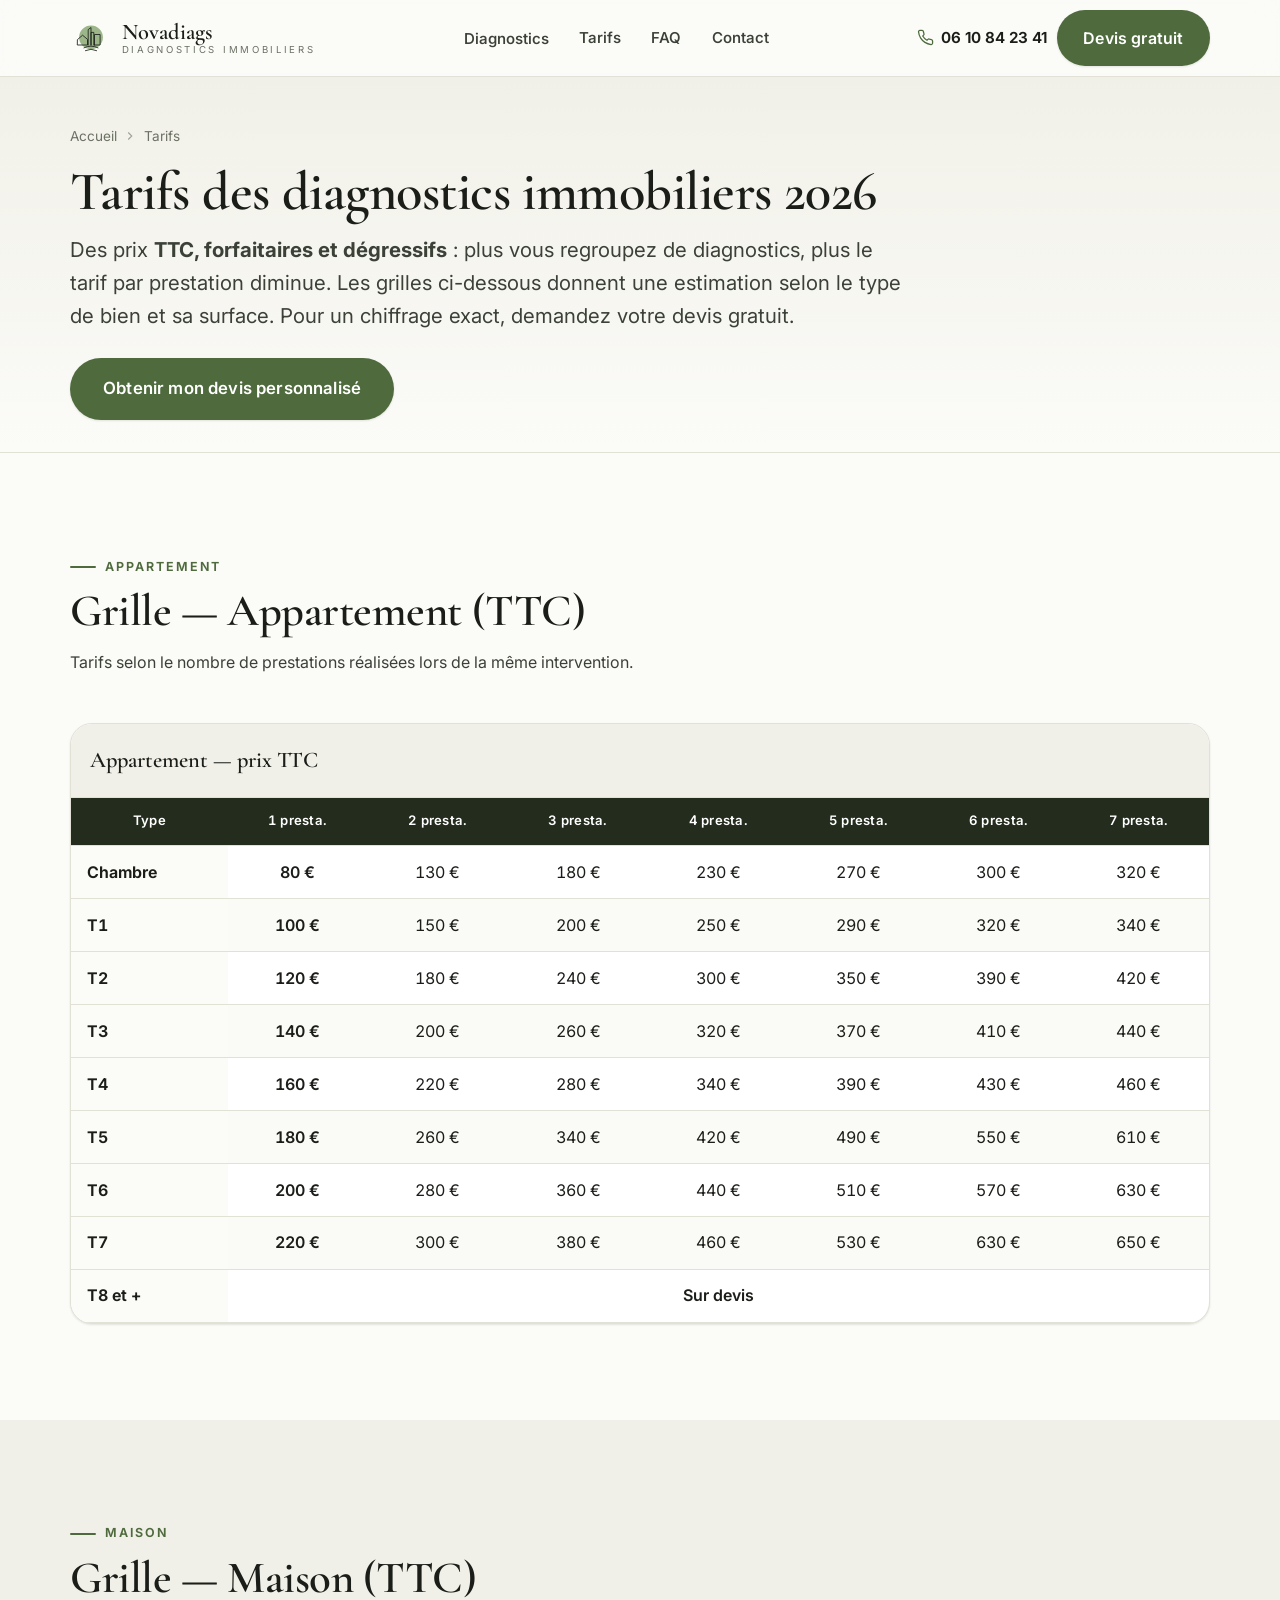
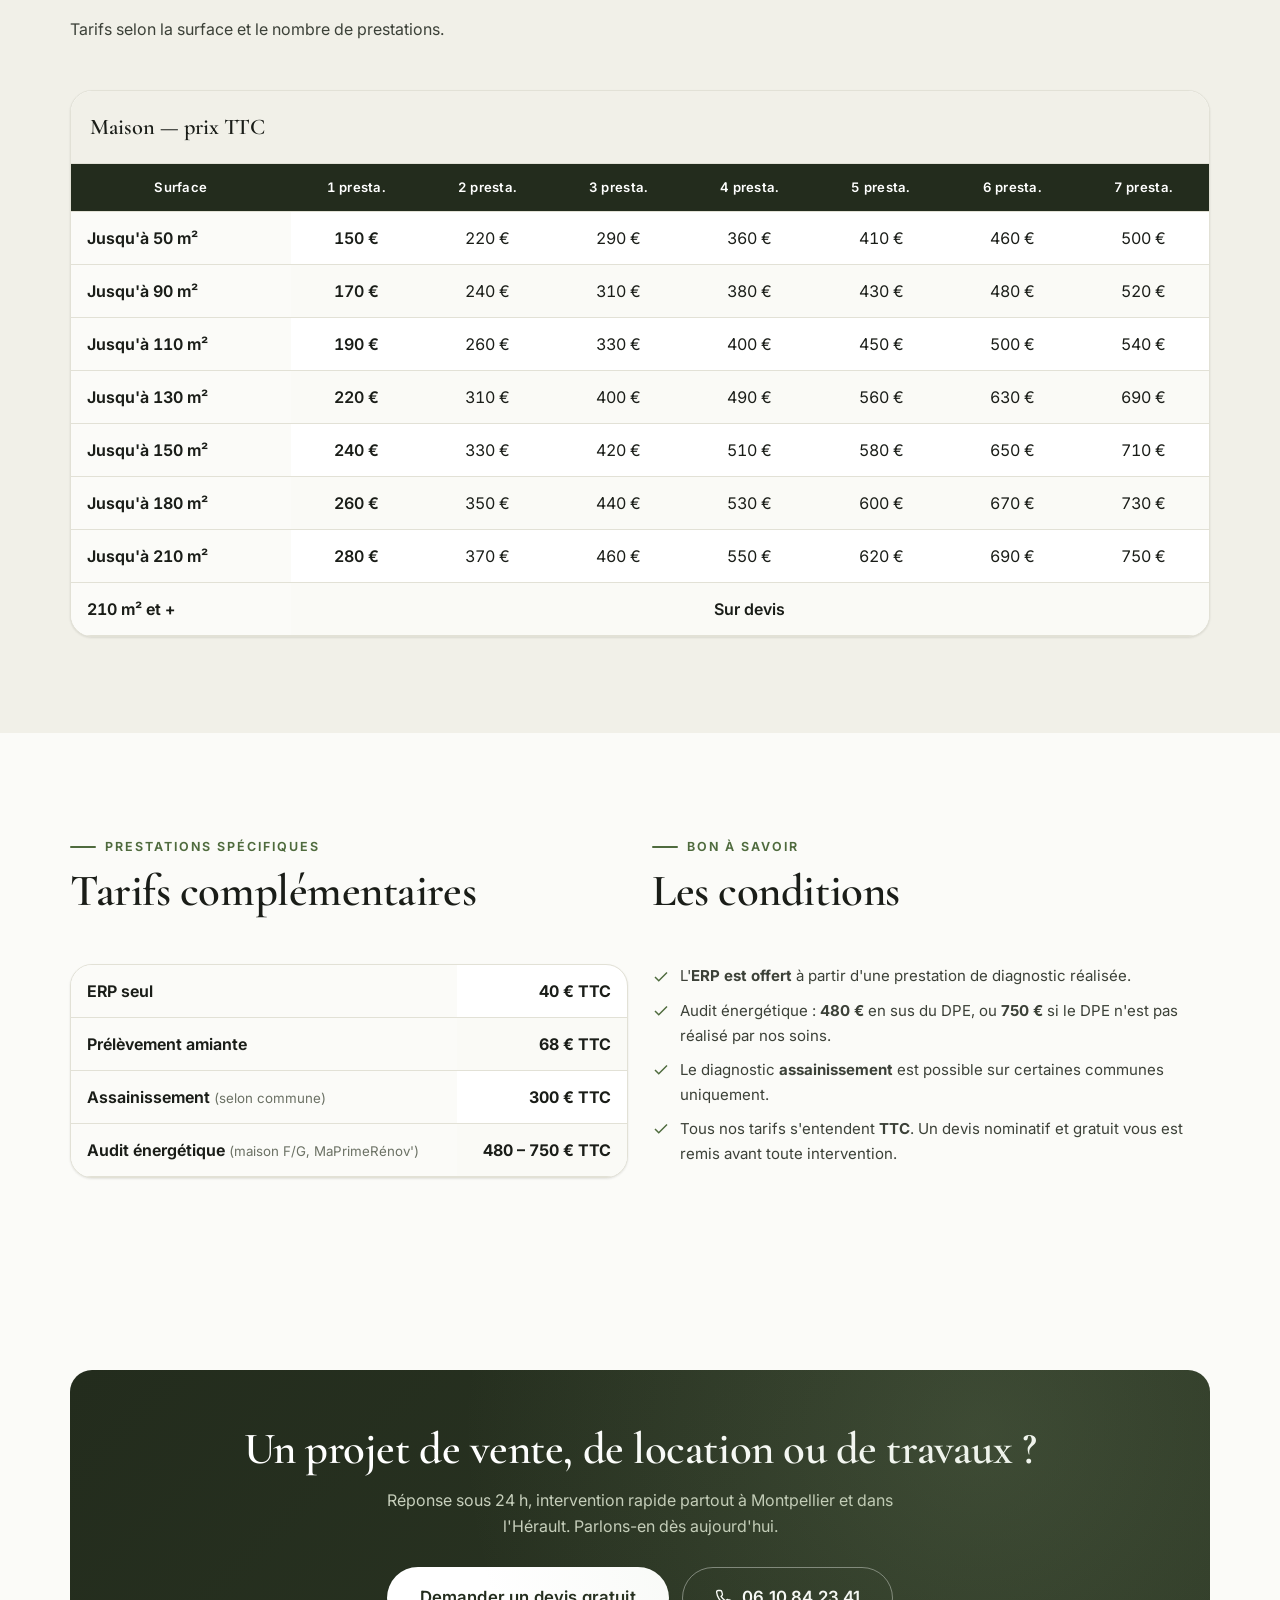
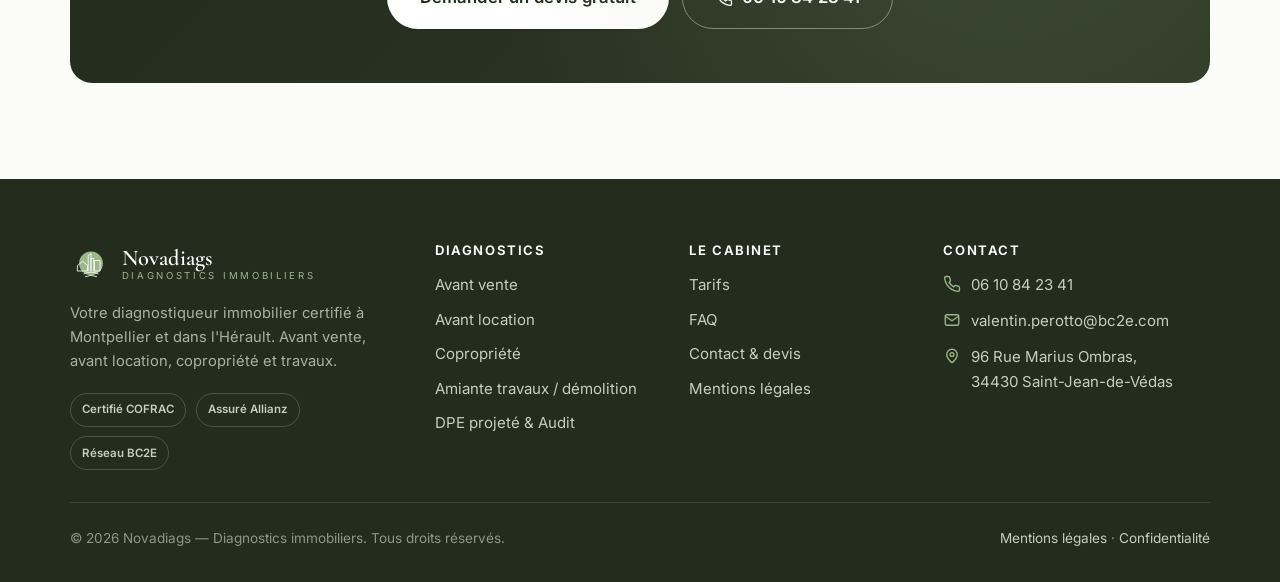
==== tarifs.html @ ac64dee2 "Site vitrine Novadiags - diagnostics immobiliers (multipage, SEO, responsive) Co-Authored-By: Claude" ====
<!DOCTYPE html>
<html lang="fr">
<head>
<meta charset="utf-8">
<meta name="viewport" content="width=device-width, initial-scale=1">
<title>Tarifs diagnostics immobiliers 2026 à Montpellier (34) | Novadiags</title>
<meta name="description" content="Grille tarifaire 2026 des diagnostics immobiliers à Montpellier et dans l'Hérault : appartement et maison, prix TTC dégressifs selon le nombre de prestations. DPE, amiante, plomb, électricité, gaz, termites. Devis gratuit sous 24h.">
<link rel="canonical" href="https://www.novadiags.fr/tarifs.html">
<meta name="robots" content="index, follow, max-image-preview:large">
<meta name="theme-color" content="#232C1D">
<meta property="og:type" content="website"><meta property="og:locale" content="fr_FR">
<meta property="og:title" content="Tarifs des diagnostics immobiliers 2026 — Novadiags">
<meta property="og:description" content="Des tarifs clairs et dégressifs. Plus vous regroupez de diagnostics, plus le prix baisse.">
<meta property="og:url" content="https://www.novadiags.fr/tarifs.html">
<link rel="icon" href="assets/img/favicon.svg" type="image/svg+xml">
<link rel="preconnect" href="https://fonts.googleapis.com"><link rel="preconnect" href="https://fonts.gstatic.com" crossorigin>
<link href="https://fonts.googleapis.com/css2?family=Cormorant+Garamond:wght@500;600;700&family=Inter:wght@400;500;600;650;700&display=swap" rel="stylesheet">
<link rel="stylesheet" href="assets/css/style.css">
<script type="application/ld+json">
{"@context":"https://schema.org","@type":"BreadcrumbList","itemListElement":[{"@type":"ListItem","position":1,"name":"Accueil","item":"https://www.novadiags.fr/"},{"@type":"ListItem","position":2,"name":"Tarifs","item":"https://www.novadiags.fr/tarifs.html"}]}
</script>
</head>
<body>
<a class="skip-link" href="#main">Aller au contenu</a>
<!-- ============ HEADER ============ -->
<header class="site-header">
  <div class="container nav">
    <a class="brand" href="index.html" aria-label="Novadiags, accueil">
      <svg viewBox="0 0 120 120" aria-hidden="true"><circle cx="60" cy="58" r="34" fill="#9CB68A"/><g fill="none" stroke="#1A1D18" stroke-width="2.4" stroke-linejoin="round" stroke-linecap="round"><path d="M22 64 L36 52 L50 64 L50 80 L22 80 Z"/><path d="M52 80 L52 36 L60 30 L60 80"/><path d="M60 80 L60 44 L68 44 L68 80"/><path d="M70 80 L70 50 L86 50 L86 80 L70 80"/><path d="M40 88 Q60 78 80 88"/><path d="M44 96 Q60 88 76 96"/></g></svg>
      <span class="brand-text"><b>Novadiags</b><span>Diagnostics immobiliers</span></span>
    </a>
    <nav class="nav-links" aria-label="Navigation principale">
      <div class="has-drop">
        <a href="#" aria-haspopup="true">Diagnostics</a>
        <div class="drop-panel" role="menu">
          <a href="diagnostic-vente.html"><svg class="di" viewBox="0 0 24 24" fill="none" stroke="currentColor" stroke-width="1.7"><path d="M3 21h18M5 21V8l7-5 7 5v13M9 21v-6h6v6"/></svg><span><b>Avant vente</b><small>Le dossier de diagnostic complet</small></span></a>
          <a href="diagnostic-location.html"><svg class="di" viewBox="0 0 24 24" fill="none" stroke="currentColor" stroke-width="1.7"><path d="M3 9.5 12 3l9 6.5V21H3z"/><path d="M9 21v-6h6v6"/></svg><span><b>Avant location</b><small>DPE, plomb, électricité, gaz…</small></span></a>
          <a href="diagnostic-copropriete.html"><svg class="di" viewBox="0 0 24 24" fill="none" stroke="currentColor" stroke-width="1.7"><path d="M3 21V7l6-3v17M9 21V9l6-3v15M15 21V11l6 3v7M3 21h18"/></svg><span><b>Copropriété</b><small>DTG, DPE collectif, amiante</small></span></a>
          <a href="amiante-travaux-demolition.html"><svg class="di" viewBox="0 0 24 24" fill="none" stroke="currentColor" stroke-width="1.7"><path d="M12 2 2 7l10 5 10-5z"/><path d="M2 17l10 5 10-5M2 12l10 5 10-5"/></svg><span><b>Amiante avant travaux / démolition</b><small>Repérage RAT &amp; RAD</small></span></a>
          <a href="dpe-projete.html"><svg class="di" viewBox="0 0 24 24" fill="none" stroke="currentColor" stroke-width="1.7"><path d="M13 2 4 14h6l-1 8 9-12h-6z"/></svg><span><b>DPE projeté &amp; Audit</b><small>Simulez vos travaux avant de les faire</small></span></a>
        </div>
      </div>
      <a href="tarifs.html">Tarifs</a>
      <a href="faq.html">FAQ</a>
      <a href="contact.html">Contact</a>
    </nav>
    <div class="nav-cta">
      <a class="nav-phone" href="tel:+33610842341"><svg viewBox="0 0 24 24" fill="none" stroke="currentColor" stroke-width="1.8"><path d="M22 16.9v3a2 2 0 0 1-2.2 2 19.8 19.8 0 0 1-8.6-3 19.5 19.5 0 0 1-6-6 19.8 19.8 0 0 1-3-8.6A2 2 0 0 1 4.1 2h3a2 2 0 0 1 2 1.7c.1 1 .4 1.9.7 2.8a2 2 0 0 1-.5 2.1L8.1 9.9a16 16 0 0 0 6 6l1.3-1.3a2 2 0 0 1 2.1-.4c.9.3 1.8.6 2.8.7a2 2 0 0 1 1.7 2z"/></svg>06 10 84 23 41</a>
      <a class="btn" href="contact.html">Devis gratuit</a>
    </div>
    <button class="burger" aria-label="Ouvrir le menu" aria-expanded="false" aria-controls="mobile-nav"><span></span><span></span><span></span></button>
  </div>
</header>
<nav class="mobile-nav" id="mobile-nav" aria-label="Menu mobile">
  <a href="index.html">Accueil</a>
  <div class="m-label">Diagnostics</div>
  <div class="m-sub">
    <a href="diagnostic-vente.html">Avant vente</a>
    <a href="diagnostic-location.html">Avant location</a>
    <a href="diagnostic-copropriete.html">Copropriété</a>
    <a href="amiante-travaux-demolition.html">Amiante avant travaux / démolition</a>
    <a href="dpe-projete.html">DPE projeté &amp; Audit énergétique</a>
  </div>
  <a href="tarifs.html">Tarifs</a>
  <a href="faq.html">FAQ</a>
  <a href="contact.html">Contact</a>
  <a class="btn btn--lg" href="contact.html">Demander un devis gratuit</a>
</nav>
<main id="main">
<section class="page-hero">
  <div class="container">
    <nav class="crumb" aria-label="Fil d'ariane"><a href="index.html">Accueil</a><svg viewBox="0 0 24 24" fill="none" stroke="currentColor" stroke-width="2"><path d="m9 6 6 6-6 6"/></svg><span>Tarifs</span></nav>
    <h1>Tarifs des diagnostics immobiliers 2026</h1>
    <p class="lead">Des prix <strong>TTC, forfaitaires et dégressifs</strong> : plus vous regroupez de diagnostics, plus le tarif par prestation diminue. Les grilles ci-dessous donnent une estimation selon le type de bien et sa surface. Pour un chiffrage exact, demandez votre devis gratuit.</p>
    <div class="btn-row" style="margin-top:1.6rem"><a class="btn btn--lg" href="contact.html">Obtenir mon devis personnalisé</a></div>
  </div>
</section>

<section class="section">
  <div class="container">
    <div class="section-head reveal"><span class="eyebrow">Appartement</span><h2>Grille — Appartement (TTC)</h2><p>Tarifs selon le nombre de prestations réalisées lors de la même intervention.</p></div>
    <div class="table-wrap reveal">
      <table class="tarifs">
        <caption>Appartement — prix TTC</caption>
        <thead>
          <tr><th scope="col">Type</th><th scope="col">1 presta.</th><th scope="col">2 presta.</th><th scope="col">3 presta.</th><th scope="col">4 presta.</th><th scope="col">5 presta.</th><th scope="col">6 presta.</th><th scope="col">7 presta.</th></tr>
        </thead>
        <tbody>
          <tr><th scope="row">Chambre</th><td>80&nbsp;€</td><td>130&nbsp;€</td><td>180&nbsp;€</td><td>230&nbsp;€</td><td>270&nbsp;€</td><td>300&nbsp;€</td><td>320&nbsp;€</td></tr>
          <tr><th scope="row">T1</th><td>100&nbsp;€</td><td>150&nbsp;€</td><td>200&nbsp;€</td><td>250&nbsp;€</td><td>290&nbsp;€</td><td>320&nbsp;€</td><td>340&nbsp;€</td></tr>
          <tr><th scope="row">T2</th><td>120&nbsp;€</td><td>180&nbsp;€</td><td>240&nbsp;€</td><td>300&nbsp;€</td><td>350&nbsp;€</td><td>390&nbsp;€</td><td>420&nbsp;€</td></tr>
          <tr><th scope="row">T3</th><td>140&nbsp;€</td><td>200&nbsp;€</td><td>260&nbsp;€</td><td>320&nbsp;€</td><td>370&nbsp;€</td><td>410&nbsp;€</td><td>440&nbsp;€</td></tr>
          <tr><th scope="row">T4</th><td>160&nbsp;€</td><td>220&nbsp;€</td><td>280&nbsp;€</td><td>340&nbsp;€</td><td>390&nbsp;€</td><td>430&nbsp;€</td><td>460&nbsp;€</td></tr>
          <tr><th scope="row">T5</th><td>180&nbsp;€</td><td>260&nbsp;€</td><td>340&nbsp;€</td><td>420&nbsp;€</td><td>490&nbsp;€</td><td>550&nbsp;€</td><td>610&nbsp;€</td></tr>
          <tr><th scope="row">T6</th><td>200&nbsp;€</td><td>280&nbsp;€</td><td>360&nbsp;€</td><td>440&nbsp;€</td><td>510&nbsp;€</td><td>570&nbsp;€</td><td>630&nbsp;€</td></tr>
          <tr><th scope="row">T7</th><td>220&nbsp;€</td><td>300&nbsp;€</td><td>380&nbsp;€</td><td>460&nbsp;€</td><td>530&nbsp;€</td><td>630&nbsp;€</td><td>650&nbsp;€</td></tr>
          <tr><th scope="row">T8 et +</th><td colspan="7">Sur devis</td></tr>
        </tbody>
      </table>
    </div>
  </div>
</section>

<section class="section section--cream">
  <div class="container">
    <div class="section-head reveal"><span class="eyebrow">Maison</span><h2>Grille — Maison (TTC)</h2><p>Tarifs selon la surface et le nombre de prestations.</p></div>
    <div class="table-wrap reveal">
      <table class="tarifs">
        <caption>Maison — prix TTC</caption>
        <thead>
          <tr><th scope="col">Surface</th><th scope="col">1 presta.</th><th scope="col">2 presta.</th><th scope="col">3 presta.</th><th scope="col">4 presta.</th><th scope="col">5 presta.</th><th scope="col">6 presta.</th><th scope="col">7 presta.</th></tr>
        </thead>
        <tbody>
          <tr><th scope="row">Jusqu'à 50 m²</th><td>150&nbsp;€</td><td>220&nbsp;€</td><td>290&nbsp;€</td><td>360&nbsp;€</td><td>410&nbsp;€</td><td>460&nbsp;€</td><td>500&nbsp;€</td></tr>
          <tr><th scope="row">Jusqu'à 90 m²</th><td>170&nbsp;€</td><td>240&nbsp;€</td><td>310&nbsp;€</td><td>380&nbsp;€</td><td>430&nbsp;€</td><td>480&nbsp;€</td><td>520&nbsp;€</td></tr>
          <tr><th scope="row">Jusqu'à 110 m²</th><td>190&nbsp;€</td><td>260&nbsp;€</td><td>330&nbsp;€</td><td>400&nbsp;€</td><td>450&nbsp;€</td><td>500&nbsp;€</td><td>540&nbsp;€</td></tr>
          <tr><th scope="row">Jusqu'à 130 m²</th><td>220&nbsp;€</td><td>310&nbsp;€</td><td>400&nbsp;€</td><td>490&nbsp;€</td><td>560&nbsp;€</td><td>630&nbsp;€</td><td>690&nbsp;€</td></tr>
          <tr><th scope="row">Jusqu'à 150 m²</th><td>240&nbsp;€</td><td>330&nbsp;€</td><td>420&nbsp;€</td><td>510&nbsp;€</td><td>580&nbsp;€</td><td>650&nbsp;€</td><td>710&nbsp;€</td></tr>
          <tr><th scope="row">Jusqu'à 180 m²</th><td>260&nbsp;€</td><td>350&nbsp;€</td><td>440&nbsp;€</td><td>530&nbsp;€</td><td>600&nbsp;€</td><td>670&nbsp;€</td><td>730&nbsp;€</td></tr>
          <tr><th scope="row">Jusqu'à 210 m²</th><td>280&nbsp;€</td><td>370&nbsp;€</td><td>460&nbsp;€</td><td>550&nbsp;€</td><td>620&nbsp;€</td><td>690&nbsp;€</td><td>750&nbsp;€</td></tr>
          <tr><th scope="row">210 m² et +</th><td colspan="7">Sur devis</td></tr>
        </tbody>
      </table>
    </div>
  </div>
</section>

<section class="section">
  <div class="container">
    <div class="grid grid-2">
      <div class="reveal">
        <div class="section-head"><span class="eyebrow">Prestations spécifiques</span><h2>Tarifs complémentaires</h2></div>
        <div class="table-wrap">
          <table class="tarifs" style="min-width:auto">
            <tbody>
              <tr><th scope="row" style="text-align:left">ERP seul</th><td style="text-align:right;font-weight:700">40&nbsp;€ TTC</td></tr>
              <tr><th scope="row" style="text-align:left">Prélèvement amiante</th><td style="text-align:right;font-weight:700">68&nbsp;€ TTC</td></tr>
              <tr><th scope="row" style="text-align:left">Assainissement <small style="font-weight:400;color:var(--muted)">(selon commune)</small></th><td style="text-align:right;font-weight:700">300&nbsp;€ TTC</td></tr>
              <tr><th scope="row" style="text-align:left">Audit énergétique <small style="font-weight:400;color:var(--muted)">(maison F/G, MaPrimeRénov')</small></th><td style="text-align:right;font-weight:700">480 – 750&nbsp;€ TTC</td></tr>
            </tbody>
          </table>
        </div>
      </div>
      <div class="reveal">
        <div class="section-head"><span class="eyebrow">Bon à savoir</span><h2>Les conditions</h2></div>
        <ul class="price-note">
          <li><svg viewBox="0 0 24 24" fill="none" stroke="currentColor" stroke-width="2"><path d="M20 6 9 17l-5-5"/></svg><span>L'<strong>ERP est offert</strong> à partir d'une prestation de diagnostic réalisée.</span></li>
          <li><svg viewBox="0 0 24 24" fill="none" stroke="currentColor" stroke-width="2"><path d="M20 6 9 17l-5-5"/></svg><span>Audit énergétique&nbsp;: <strong>480&nbsp;€</strong> en sus du DPE, ou <strong>750&nbsp;€</strong> si le DPE n'est pas réalisé par nos soins.</span></li>
          <li><svg viewBox="0 0 24 24" fill="none" stroke="currentColor" stroke-width="2"><path d="M20 6 9 17l-5-5"/></svg><span>Le diagnostic <strong>assainissement</strong> est possible sur certaines communes uniquement.</span></li>
          <li><svg viewBox="0 0 24 24" fill="none" stroke="currentColor" stroke-width="2"><path d="M20 6 9 17l-5-5"/></svg><span>Tous nos tarifs s'entendent <strong>TTC</strong>. Un devis nominatif et gratuit vous est remis avant toute intervention.</span></li>
        </ul>
      </div>
    </div>
  </div>
</section>

<section class="section">
  <div class="container">
    <div class="cta-band reveal">
      <h2>Un projet de vente, de location ou de travaux&nbsp;?</h2>
      <p>Réponse sous 24&nbsp;h, intervention rapide partout à Montpellier et dans l'Hérault. Parlons-en dès aujourd'hui.</p>
      <div class="btn-row">
        <a class="btn btn--light btn--lg" href="contact.html">Demander un devis gratuit</a>
        <a class="btn btn--outline-light btn--lg" href="tel:+33610842341"><svg viewBox="0 0 24 24" fill="none" stroke="currentColor" stroke-width="1.8"><path d="M22 16.9v3a2 2 0 0 1-2.2 2 19.8 19.8 0 0 1-8.6-3 19.5 19.5 0 0 1-6-6 19.8 19.8 0 0 1-3-8.6A2 2 0 0 1 4.1 2h3a2 2 0 0 1 2 1.7c.1 1 .4 1.9.7 2.8a2 2 0 0 1-.5 2.1L8.1 9.9a16 16 0 0 0 6 6l1.3-1.3a2 2 0 0 1 2.1-.4c.9.3 1.8.6 2.8.7a2 2 0 0 1 1.7 2z"/></svg>06 10 84 23 41</a>
      </div>
    </div>
  </div>
</section>
</main>
<footer class="site-footer">
  <div class="container">
    <div class="footer-grid">
      <div class="footer-brand">
        <a class="brand" href="index.html" aria-label="Novadiags">
          <svg viewBox="0 0 120 120" aria-hidden="true" style="height:42px"><circle cx="60" cy="58" r="34" fill="#9CB68A"/><g fill="none" stroke="#fff" stroke-width="2.4" stroke-linejoin="round" stroke-linecap="round"><path d="M22 64 L36 52 L50 64 L50 80 L22 80 Z"/><path d="M52 80 L52 36 L60 30 L60 80"/><path d="M60 80 L60 44 L68 44 L68 80"/><path d="M70 80 L70 50 L86 50 L86 80 L70 80"/><path d="M40 88 Q60 78 80 88"/><path d="M44 96 Q60 88 76 96"/></g></svg>
          <span class="brand-text"><b>Novadiags</b><span>Diagnostics immobiliers</span></span>
        </a>
        <p>Votre diagnostiqueur immobilier certifié à Montpellier et dans l'Hérault. Avant vente, avant location, copropriété et travaux.</p>
        <div class="footer-badges"><span class="footer-badge">Certifié COFRAC</span><span class="footer-badge">Assuré Allianz</span><span class="footer-badge">Réseau BC2E</span></div>
      </div>
      <div>
        <h4>Diagnostics</h4>
        <div class="footer-links">
          <a href="diagnostic-vente.html">Avant vente</a>
          <a href="diagnostic-location.html">Avant location</a>
          <a href="diagnostic-copropriete.html">Copropriété</a>
          <a href="amiante-travaux-demolition.html">Amiante travaux / démolition</a>
          <a href="dpe-projete.html">DPE projeté &amp; Audit</a>
        </div>
      </div>
      <div>
        <h4>Le cabinet</h4>
        <div class="footer-links">
          <a href="tarifs.html">Tarifs</a>
          <a href="faq.html">FAQ</a>
          <a href="contact.html">Contact &amp; devis</a>
          <a href="mentions-legales.html">Mentions légales</a>
        </div>
      </div>
      <div>
        <h4>Contact</h4>
        <div class="footer-contact">
          <a href="tel:+33610842341"><svg viewBox="0 0 24 24" fill="none" stroke="currentColor" stroke-width="1.8"><path d="M22 16.9v3a2 2 0 0 1-2.2 2 19.8 19.8 0 0 1-8.6-3 19.5 19.5 0 0 1-6-6 19.8 19.8 0 0 1-3-8.6A2 2 0 0 1 4.1 2h3a2 2 0 0 1 2 1.7c.1 1 .4 1.9.7 2.8a2 2 0 0 1-.5 2.1L8.1 9.9a16 16 0 0 0 6 6l1.3-1.3a2 2 0 0 1 2.1-.4c.9.3 1.8.6 2.8.7a2 2 0 0 1 1.7 2z"/></svg>06 10 84 23 41</a>
          <a href="mailto:valentin.perotto@bc2e.com"><svg viewBox="0 0 24 24" fill="none" stroke="currentColor" stroke-width="1.8"><rect x="3" y="5" width="18" height="14" rx="2"/><path d="m3 7 9 6 9-6"/></svg>valentin.perotto@bc2e.com</a>
          <span><svg viewBox="0 0 24 24" fill="none" stroke="currentColor" stroke-width="1.8"><path d="M12 21s-7-5.7-7-11a7 7 0 0 1 14 0c0 5.3-7 11-7 11z"/><circle cx="12" cy="10" r="2.5"/></svg>96 Rue Marius Ombras,<br>34430 Saint-Jean-de-Védas</span>
        </div>
      </div>
    </div>
    <div class="footer-bottom">
      <span>&copy; <span data-year>2026</span> Novadiags &mdash; Diagnostics immobiliers. Tous droits réservés.</span>
      <span><a href="mentions-legales.html">Mentions légales</a> &middot; <a href="mentions-legales.html#confidentialite">Confidentialité</a></span>
    </div>
  </div>
</footer>
<div class="mobile-cta">
  <a class="btn btn--ghost" href="tel:+33610842341"><svg viewBox="0 0 24 24" fill="none" stroke="currentColor" stroke-width="1.8" style="width:18px;height:18px"><path d="M22 16.9v3a2 2 0 0 1-2.2 2 19.8 19.8 0 0 1-8.6-3 19.5 19.5 0 0 1-6-6 19.8 19.8 0 0 1-3-8.6A2 2 0 0 1 4.1 2h3a2 2 0 0 1 2 1.7c.1 1 .4 1.9.7 2.8a2 2 0 0 1-.5 2.1L8.1 9.9a16 16 0 0 0 6 6l1.3-1.3a2 2 0 0 1 2.1-.4c.9.3 1.8.6 2.8.7a2 2 0 0 1 1.7 2z"/></svg>Appeler</a>
  <a class="btn" href="contact.html">Devis gratuit</a>
</div>
<script src="assets/js/main.js" defer></script>
</body>
</html>
---- assets/css/style.css ----
/* =========================================================
   NOVADIAGS — Design System
   Palette dérivée du logo : vert sauge + anthracite
   ========================================================= */

:root {
  /* Couleurs de marque */
  --ink:        #1A1D18;   /* texte principal, presque noir */
  --ink-soft:   #3C4138;   /* texte secondaire */
  --muted:      #6B7164;   /* texte tertiaire / légendes */
  --sage:       #9CB68A;   /* vert du logo (décoratif) */
  --sage-deep:  #4F6B3E;   /* vert accessible : texte / boutons */
  --sage-700:   #3E5531;   /* vert foncé hover */
  --forest:     #232C1D;   /* sections sombres */
  --forest-2:   #2C3724;
  --paper:      #FBFBF8;   /* fond clair */
  --cream:      #F1F0E8;   /* cartes / fonds alternés */
  --cream-2:    #E7E6DB;
  --line:       #E2E1D6;   /* bordures */
  --line-strong:#CFCEC1;
  --white:      #FFFFFF;

  /* États sémantiques */
  --good:   #4F6B3E;
  --warn:   #B7791F;
  --danger: #B4452E;

  /* DPE (échelle officielle) */
  --dpe-a:#319A50; --dpe-b:#52B153; --dpe-c:#A4C84B;
  --dpe-d:#F4E70F; --dpe-e:#F0B50F; --dpe-f:#EC6E26; --dpe-g:#D7221F;

  /* Typographie */
  --font-serif: "Cormorant Garamond", Georgia, "Times New Roman", serif;
  --font-sans:  "Inter", system-ui, -apple-system, "Segoe UI", Roboto, sans-serif;

  /* Échelle d'espacement (4/8) */
  --sp-1:.25rem; --sp-2:.5rem; --sp-3:.75rem; --sp-4:1rem;
  --sp-5:1.5rem; --sp-6:2rem; --sp-7:3rem; --sp-8:4rem; --sp-9:6rem;

  /* Rayons & ombres */
  --r-sm:8px; --r-md:14px; --r-lg:22px; --r-pill:999px;
  --shadow-sm: 0 1px 2px rgba(26,29,24,.06), 0 1px 3px rgba(26,29,24,.05);
  --shadow-md: 0 6px 16px rgba(26,29,24,.08), 0 2px 6px rgba(26,29,24,.05);
  --shadow-lg: 0 24px 60px rgba(26,29,24,.14), 0 8px 20px rgba(26,29,24,.08);

  --container: 1180px;
  --nav-h: 76px;
  --ease: cubic-bezier(.22,.61,.36,1);
}

/* ---------- Reset ---------- */
*,*::before,*::after { box-sizing:border-box; }
* { margin:0; }
html { scroll-behavior:smooth; -webkit-text-size-adjust:100%; }
body {
  font-family:var(--font-sans);
  color:var(--ink);
  background:var(--paper);
  line-height:1.65;
  font-size:1rem;
  -webkit-font-smoothing:antialiased;
  text-rendering:optimizeLegibility;
  overflow-x:hidden;
}
img,svg,video { display:block; max-width:100%; height:auto; }
a { color:inherit; text-decoration:none; }
button { font:inherit; cursor:pointer; }
ul { list-style:none; padding:0; }
:focus-visible { outline:3px solid var(--sage-deep); outline-offset:2px; border-radius:4px; }

/* ---------- Layout ---------- */
.container { width:100%; max-width:var(--container); margin-inline:auto; padding-inline:1.25rem; }
.section { padding-block:var(--sp-9); }
.section--tight { padding-block:var(--sp-8); }
.section--cream { background:var(--cream); }
.section--forest { background:var(--forest); color:#EDEFE8; }
.section--forest h1,.section--forest h2,.section--forest h3 { color:#fff; }

.grid { display:grid; gap:var(--sp-5); }
@media (min-width:760px){
  .grid-2{grid-template-columns:repeat(2,1fr);}
  .grid-3{grid-template-columns:repeat(3,1fr);}
  .grid-4{grid-template-columns:repeat(2,1fr);}
}
@media (min-width:1024px){ .grid-4{grid-template-columns:repeat(4,1fr);} }

/* ---------- Typographie ---------- */
h1,h2,h3,h4 { font-family:var(--font-serif); font-weight:600; line-height:1.1; letter-spacing:-.01em; color:var(--ink); }
.h-display { font-size:clamp(2.6rem,6vw,4.4rem); font-weight:600; line-height:1.04; }
h1 { font-size:clamp(2.2rem,5vw,3.4rem); }
h2 { font-size:clamp(1.9rem,3.8vw,2.8rem); }
h3 { font-size:clamp(1.35rem,2.4vw,1.7rem); }
h4 { font-size:1.15rem; font-family:var(--font-sans); font-weight:650; letter-spacing:-.01em; }
p { color:var(--ink-soft); }
.lead { font-size:clamp(1.08rem,1.6vw,1.3rem); color:var(--ink-soft); line-height:1.6; max-width:60ch; }
.prose p { margin-bottom:1.1rem; max-width:68ch; }
.prose h2 { margin:2.4rem 0 1rem; }
.prose h3 { margin:1.8rem 0 .7rem; }
.prose ul.bullets { margin:1rem 0 1.4rem; display:grid; gap:.6rem; }
.prose ul.bullets li { position:relative; padding-left:1.7rem; color:var(--ink-soft); }
.prose ul.bullets li::before{
  content:""; position:absolute; left:0; top:.5rem; width:.7rem; height:.7rem;
  border-radius:3px; background:var(--sage); border:1.5px solid var(--sage-deep);
}

.eyebrow {
  display:inline-flex; align-items:center; gap:.55rem;
  font-family:var(--font-sans); font-size:.78rem; font-weight:650;
  letter-spacing:.16em; text-transform:uppercase; color:var(--sage-deep);
}
.eyebrow::before{ content:""; width:26px; height:2px; background:var(--sage-deep); border-radius:2px; }
.section--forest .eyebrow{ color:var(--sage); }
.section--forest .eyebrow::before{ background:var(--sage); }
.section--forest p,.section--forest .lead{ color:#CBD2C0; }
/* Les cartes blanches conservent un texte sombre, meme dans une section foncee */
.section--forest .card h1,.section--forest .card h2,.section--forest .card h3,.section--forest .card h4{ color:var(--ink); }
.section--forest .card p{ color:var(--ink-soft); }
.section--forest .quote-card blockquote{ color:var(--ink); }

.center { text-align:center; }
.center .lead,.center .eyebrow{ margin-inline:auto; }
.section-head{ max-width:62ch; margin-bottom:var(--sp-7); }
.section-head.center{ margin-inline:auto; }
.section-head h2{ margin:.6rem 0 .8rem; }

/* ---------- Boutons ---------- */
.btn{
  --bg:var(--sage-deep); --fg:#fff;
  display:inline-flex; align-items:center; justify-content:center; gap:.55rem;
  min-height:52px; padding:.85rem 1.6rem; border:1.5px solid transparent;
  border-radius:var(--r-pill); background:var(--bg); color:var(--fg);
  font-weight:600; font-size:1rem; letter-spacing:.01em;
  transition:transform .18s var(--ease), box-shadow .18s var(--ease), background .18s var(--ease);
  box-shadow:var(--shadow-sm); white-space:nowrap;
}
.btn:hover{ background:var(--sage-700); transform:translateY(-2px); box-shadow:var(--shadow-md); }
.btn:active{ transform:translateY(0); }
.btn--lg{ min-height:58px; padding:1rem 2rem; font-size:1.05rem; }
.btn--ghost{ --bg:transparent; --fg:var(--ink); border-color:var(--line-strong); box-shadow:none; }
.btn--ghost:hover{ background:var(--cream); border-color:var(--sage-deep); }
.btn--light{ --bg:#fff; --fg:var(--forest); }
.btn--light:hover{ background:#fff; }
.btn--outline-light{ --bg:transparent; --fg:#fff; border-color:rgba(255,255,255,.4); box-shadow:none; }
.btn--outline-light:hover{ background:rgba(255,255,255,.12); }
.btn svg{ width:18px; height:18px; }
.btn-row{ display:flex; flex-wrap:wrap; gap:.85rem; }

/* ---------- Header / Nav ---------- */
.site-header{
  position:sticky; top:0; z-index:100; background:rgba(251,251,248,.82);
  backdrop-filter:saturate(140%) blur(14px); border-bottom:1px solid var(--line);
}
.nav{ display:flex; align-items:center; justify-content:space-between; height:var(--nav-h); gap:1rem; }
.brand{ display:flex; align-items:center; gap:.6rem; flex-shrink:0; }
.brand svg{ height:42px; width:auto; }
.brand-text{ display:flex; flex-direction:column; line-height:1; }
.brand-text b{ font-family:var(--font-serif); font-size:1.4rem; font-weight:600; letter-spacing:.01em; }
.brand-text span{ font-size:.6rem; letter-spacing:.28em; text-transform:uppercase; color:var(--muted); margin-top:2px; }

.nav-links{ display:none; align-items:center; gap:.3rem; }
.nav-links a{
  padding:.55rem .8rem; border-radius:var(--r-pill); font-size:.94rem; font-weight:550;
  color:var(--ink-soft); transition:color .15s, background .15s;
}
.nav-links a:hover{ color:var(--ink); background:var(--cream); }
.nav-links a.active{ color:var(--sage-700); }
.nav-cta{ display:none; align-items:center; gap:.6rem; flex-shrink:0; }
.nav-phone{ display:inline-flex; align-items:center; gap:.45rem; font-weight:650; color:var(--ink); font-size:.95rem; }
.nav-phone svg{ width:17px; height:17px; color:var(--sage-deep); }

/* Dropdown */
.has-drop{ position:relative; }
.drop-panel{
  position:absolute; top:calc(100% + 10px); left:0; min-width:280px;
  background:#fff; border:1px solid var(--line); border-radius:var(--r-md);
  box-shadow:var(--shadow-lg); padding:.5rem; opacity:0; visibility:hidden;
  transform:translateY(6px); transition:opacity .18s, transform .18s, visibility .18s;
}
.has-drop:hover .drop-panel,.has-drop:focus-within .drop-panel{ opacity:1; visibility:visible; transform:translateY(0); }
.drop-panel a{ display:flex; gap:.7rem; padding:.6rem .7rem; border-radius:var(--r-sm); }
.drop-panel a:hover{ background:var(--cream); }
.drop-panel .di{ width:34px; height:34px; flex-shrink:0; color:var(--sage-deep); }
.drop-panel b{ display:block; font-size:.92rem; font-weight:600; color:var(--ink); }
.drop-panel small{ color:var(--muted); font-size:.8rem; }

.burger{ display:inline-flex; flex-direction:column; gap:5px; width:46px; height:46px; align-items:center; justify-content:center; background:transparent; border:1px solid var(--line); border-radius:var(--r-sm); }
.burger span{ width:22px; height:2px; background:var(--ink); border-radius:2px; transition:.25s var(--ease); }
.burger[aria-expanded="true"] span:nth-child(1){ transform:translateY(7px) rotate(45deg); }
.burger[aria-expanded="true"] span:nth-child(2){ opacity:0; }
.burger[aria-expanded="true"] span:nth-child(3){ transform:translateY(-7px) rotate(-45deg); }

/* Mobile drawer */
.mobile-nav{
  position:fixed; inset:var(--nav-h) 0 0 0; background:var(--paper); z-index:99;
  transform:translateX(100%); transition:transform .3s var(--ease);
  padding:1.25rem; overflow-y:auto; display:flex; flex-direction:column; gap:.2rem;
}
.mobile-nav.open{ transform:translateX(0); }
.mobile-nav a{ padding:.95rem .6rem; font-size:1.1rem; font-weight:550; border-bottom:1px solid var(--line); display:flex; justify-content:space-between; align-items:center; }
.mobile-nav .m-sub a{ font-size:1rem; color:var(--ink-soft); padding-left:1.4rem; border-bottom:1px dashed var(--line); }
.mobile-nav .m-label{ font-size:.78rem; letter-spacing:.14em; text-transform:uppercase; color:var(--muted); margin-top:1rem; padding-left:.6rem; }
.mobile-nav .btn{ margin-top:1.2rem; }

@media (min-width:1080px){
  .nav-links,.nav-cta{ display:flex; }
  .burger{ display:none; }
  .mobile-nav{ display:none; }
}

/* ---------- Hero ---------- */
.hero{ position:relative; padding-block:clamp(3rem,8vw,6rem) clamp(3.5rem,9vw,7rem); overflow:hidden; }
.hero-grid{ display:grid; gap:var(--sp-7); align-items:center; }
@media (min-width:960px){ .hero-grid{ grid-template-columns:1.05fr .95fr; gap:var(--sp-8); } }
.hero .lead{ margin-top:1.2rem; margin-bottom:1.8rem; }
.hero-badges{ display:flex; flex-wrap:wrap; gap:.5rem; margin-top:1.8rem; }
.chip{
  display:inline-flex; align-items:center; gap:.4rem; padding:.45rem .85rem;
  background:var(--white); border:1px solid var(--line); border-radius:var(--r-pill);
  font-size:.82rem; font-weight:600; color:var(--ink-soft); box-shadow:var(--shadow-sm);
}
.chip svg{ width:15px; height:15px; color:var(--sage-deep); }
.hero-visual{ position:relative; }
.hero-bg-blob{
  position:absolute; z-index:0; width:60vw; max-width:680px; aspect-ratio:1;
  right:-12%; top:-10%; background:radial-gradient(circle at 50% 50%, rgba(156,182,138,.35), rgba(156,182,138,0) 70%);
  filter:blur(8px); pointer-events:none;
}

/* ---------- Cards ---------- */
.card{
  background:var(--white); border:1px solid var(--line); border-radius:var(--r-lg);
  padding:1.6rem; box-shadow:var(--shadow-sm); transition:transform .2s var(--ease), box-shadow .2s var(--ease), border-color .2s;
  height:100%;
}
.card:hover{ transform:translateY(-4px); box-shadow:var(--shadow-md); border-color:var(--sage); }
.card .di{ width:46px; height:46px; color:var(--sage-deep); margin-bottom:1rem; }
.card h3{ font-family:var(--font-sans); font-size:1.18rem; font-weight:650; margin-bottom:.5rem; }
.card p{ font-size:.96rem; color:var(--ink-soft); }
.card-link{ display:inline-flex; align-items:center; gap:.4rem; margin-top:1rem; font-weight:600; color:var(--sage-deep); font-size:.92rem; }
.card-link svg{ width:16px; height:16px; transition:transform .2s var(--ease); }
.card:hover .card-link svg{ transform:translateX(4px); }
.card--feature{ display:flex; flex-direction:column; }

/* icon tile */
.itile{ width:54px; height:54px; border-radius:var(--r-md); display:grid; place-items:center; background:var(--cream); border:1px solid var(--line); margin-bottom:1rem; }
.itile .di{ width:28px; height:28px; margin:0; }

/* ---------- Steps ---------- */
.steps{ counter-reset:step; display:grid; gap:1.5rem; }
@media(min-width:760px){ .steps{ grid-template-columns:repeat(4,1fr); } }
.step{ position:relative; padding-top:1rem; }
.step-num{ font-family:var(--font-serif); font-size:2.6rem; color:var(--sage); font-weight:600; line-height:1; }
.step h4{ margin:.6rem 0 .4rem; }
.step p{ font-size:.92rem; }

/* ---------- Stats ---------- */
.stats{ display:grid; gap:1.5rem; grid-template-columns:repeat(2,1fr); }
@media(min-width:760px){ .stats{ grid-template-columns:repeat(4,1fr); } }
.stat .n{ font-family:var(--font-serif); font-size:clamp(2.4rem,5vw,3.2rem); font-weight:600; color:var(--ink); line-height:1; }
.section--forest .stat .n{ color:#fff; }
.stat .l{ font-size:.9rem; color:var(--muted); margin-top:.35rem; }
.section--forest .stat .l{ color:#A9B4A0; }

/* ---------- Trust band ---------- */
.trust{ display:flex; flex-wrap:wrap; align-items:center; justify-content:center; gap:1.2rem 2.4rem; }
.trust .t-item{ display:flex; align-items:center; gap:.6rem; color:var(--ink-soft); font-weight:600; font-size:.95rem; }
.trust .t-item svg{ width:22px; height:22px; color:var(--sage-deep); }

/* ---------- DPE gauge ---------- */
.dpe-scale{ display:grid; gap:6px; max-width:420px; }
.dpe-row{ display:flex; align-items:center; gap:10px; }
.dpe-bar{ height:30px; border-radius:6px; display:flex; align-items:center; padding-inline:12px; color:#1A1D18; font-weight:700; font-size:.85rem; position:relative; }
.dpe-row:nth-child(1) .dpe-bar{ width:52%; background:var(--dpe-a); color:#fff; }
.dpe-row:nth-child(2) .dpe-bar{ width:60%; background:var(--dpe-b); color:#fff; }
.dpe-row:nth-child(3) .dpe-bar{ width:68%; background:var(--dpe-c); }
.dpe-row:nth-child(4) .dpe-bar{ width:76%; background:var(--dpe-d); }
.dpe-row:nth-child(5) .dpe-bar{ width:84%; background:var(--dpe-e); }
.dpe-row:nth-child(6) .dpe-bar{ width:92%; background:var(--dpe-f); color:#fff; }
.dpe-row:nth-child(7) .dpe-bar{ width:100%; background:var(--dpe-g); color:#fff; }
.dpe-tag{ font-weight:800; width:20px; text-align:center; color:var(--ink); flex-shrink:0; }
.dpe-row:nth-child(1) .dpe-tag{ color:var(--dpe-a); }
.dpe-row:nth-child(2) .dpe-tag{ color:var(--dpe-b); }
.dpe-row:nth-child(3) .dpe-tag{ color:#7e9b1f; }
.dpe-row:nth-child(4) .dpe-tag{ color:#b89c00; }
.dpe-row:nth-child(5) .dpe-tag{ color:var(--dpe-f); }
.dpe-row:nth-child(6) .dpe-tag{ color:var(--dpe-f); }
.dpe-row:nth-child(7) .dpe-tag{ color:var(--dpe-g); }
.dpe-bar{ white-space:nowrap; overflow:hidden; text-overflow:ellipsis; min-width:0; }

/* ---------- Tables (tarifs) ---------- */
.table-wrap{ overflow-x:auto; border:1px solid var(--line); border-radius:var(--r-lg); background:#fff; box-shadow:var(--shadow-sm); -webkit-overflow-scrolling:touch; }
table.tarifs{ width:100%; border-collapse:collapse; min-width:680px; font-variant-numeric:tabular-nums; }
table.tarifs caption{ text-align:left; padding:1.1rem 1.2rem; font-family:var(--font-serif); font-size:1.4rem; font-weight:600; color:var(--ink); background:var(--cream); border-bottom:1px solid var(--line); }
table.tarifs th,table.tarifs td{ padding:.8rem 1rem; text-align:center; border-bottom:1px solid var(--line); }
table.tarifs thead th{ background:var(--forest); color:#fff; font-size:.82rem; font-weight:600; letter-spacing:.02em; position:sticky; top:0; }
table.tarifs tbody th{ text-align:left; font-weight:650; color:var(--ink); background:var(--paper); white-space:nowrap; }
table.tarifs tbody tr:nth-child(even) td{ background:#FAFAF6; }
table.tarifs tbody tr:hover td{ background:#F1F4EC; }
table.tarifs td:first-of-type{ font-weight:600; }
.price-note{ display:grid; gap:.6rem; margin-top:1.4rem; }
.price-note li{ display:flex; gap:.6rem; align-items:flex-start; font-size:.94rem; color:var(--ink-soft); }
.price-note li svg{ width:18px; height:18px; color:var(--sage-deep); flex-shrink:0; margin-top:.2rem; }

/* ---------- FAQ accordion ---------- */
.faq-list{ display:grid; gap:.7rem; max-width:820px; margin-inline:auto; }
.faq-item{ background:#fff; border:1px solid var(--line); border-radius:var(--r-md); overflow:hidden; transition:border-color .2s, box-shadow .2s; }
.faq-item[open]{ border-color:var(--sage); box-shadow:var(--shadow-sm); }
.faq-item summary{ list-style:none; cursor:pointer; padding:1.15rem 1.3rem; display:flex; justify-content:space-between; align-items:center; gap:1rem; font-weight:600; font-size:1.04rem; color:var(--ink); }
.faq-item summary::-webkit-details-marker{ display:none; }
.faq-item summary .ic{ flex-shrink:0; width:24px; height:24px; border-radius:50%; border:1.5px solid var(--line-strong); display:grid; place-items:center; transition:.25s var(--ease); position:relative; }
.faq-item summary .ic::before,.faq-item summary .ic::after{ content:""; position:absolute; background:var(--sage-deep); border-radius:2px; }
.faq-item summary .ic::before{ width:11px; height:2px; }
.faq-item summary .ic::after{ width:2px; height:11px; transition:.25s var(--ease); }
.faq-item[open] summary .ic{ border-color:var(--sage); background:var(--cream); }
.faq-item[open] summary .ic::after{ transform:rotate(90deg); opacity:0; }
.faq-item .faq-body{ padding:0 1.3rem 1.25rem; color:var(--ink-soft); }
.faq-item .faq-body p{ margin-bottom:.7rem; }
.faq-cat-title{ font-family:var(--font-sans); font-size:.82rem; letter-spacing:.14em; text-transform:uppercase; color:var(--sage-deep); font-weight:700; margin:2rem 0 .8rem; max-width:820px; margin-inline:auto; }

/* ---------- Forms ---------- */
.form-card{ background:#fff; border:1px solid var(--line); border-radius:var(--r-lg); padding:clamp(1.4rem,3vw,2.2rem); box-shadow:var(--shadow-md); }
.field{ margin-bottom:1.1rem; }
.field label{ display:block; font-size:.9rem; font-weight:600; color:var(--ink); margin-bottom:.4rem; }
.field label .req{ color:var(--danger); }
.field input,.field select,.field textarea{
  width:100%; min-height:50px; padding:.75rem .9rem; font:inherit; color:var(--ink);
  background:var(--paper); border:1.5px solid var(--line-strong); border-radius:var(--r-sm);
  transition:border-color .15s, box-shadow .15s;
}
.field textarea{ min-height:120px; resize:vertical; }
.field input:focus,.field select:focus,.field textarea:focus{ outline:none; border-color:var(--sage-deep); box-shadow:0 0 0 3px rgba(79,107,62,.16); }
.field .help{ font-size:.82rem; color:var(--muted); margin-top:.35rem; }
.field-row{ display:grid; gap:1.1rem; }
@media(min-width:620px){ .field-row{ grid-template-columns:1fr 1fr; } }
.form-note{ font-size:.82rem; color:var(--muted); margin-top:.4rem; }
.form-success{ display:none; padding:1rem 1.2rem; background:#EDF3E8; border:1px solid var(--sage); border-radius:var(--r-md); color:var(--sage-700); font-weight:600; }
.form-success.show{ display:flex; gap:.6rem; align-items:center; }

/* ---------- Contact info ---------- */
.info-list{ display:grid; gap:1.3rem; }
.info-item{ display:flex; gap:.95rem; align-items:flex-start; }
.info-item .ii{ width:46px; height:46px; flex-shrink:0; border-radius:var(--r-md); background:var(--cream); border:1px solid var(--line); display:grid; place-items:center; }
.info-item .ii svg{ width:22px; height:22px; color:var(--sage-deep); }
.info-item b{ display:block; font-size:.82rem; letter-spacing:.08em; text-transform:uppercase; color:var(--muted); font-weight:650; }
.info-item span,.info-item a{ font-size:1.08rem; font-weight:600; color:var(--ink); }

/* ---------- CTA band ---------- */
.cta-band{ background:linear-gradient(135deg,var(--forest),var(--forest-2)); border-radius:var(--r-lg); padding:clamp(2rem,5vw,3.4rem); text-align:center; position:relative; overflow:hidden; }
.cta-band::after{ content:""; position:absolute; inset:0; background:radial-gradient(circle at 80% 20%, rgba(156,182,138,.18), transparent 55%); pointer-events:none; }
.cta-band h2{ color:#fff; position:relative; }
.cta-band p{ color:#C7CFBC; max-width:54ch; margin:.8rem auto 1.7rem; position:relative; }
.cta-band .btn-row{ justify-content:center; position:relative; }

/* ---------- Breadcrumb / page header ---------- */
.page-hero{ background:linear-gradient(180deg,var(--cream),var(--paper)); padding-block:var(--sp-7) var(--sp-6); border-bottom:1px solid var(--line); }
.crumb{ display:flex; flex-wrap:wrap; gap:.4rem; align-items:center; font-size:.85rem; color:var(--muted); margin-bottom:1rem; }
.crumb a:hover{ color:var(--sage-deep); }
.crumb svg{ width:14px; height:14px; opacity:.6; }
.page-hero h1{ margin-bottom:.7rem; }
.page-hero .lead{ max-width:64ch; }

/* ---------- Feature split ---------- */
.split{ display:grid; gap:var(--sp-7); align-items:center; }
.split--top{ align-items:start; }
@media(min-width:900px){ .split{ grid-template-columns:1fr 1fr; gap:var(--sp-8); } .split.reverse>:first-child{ order:2; } }
.media-frame{ border-radius:var(--r-lg); overflow:hidden; border:1px solid var(--line); box-shadow:var(--shadow-md); background:var(--cream); }
.checklist{ display:grid; gap:.8rem; margin:1.3rem 0; }
.checklist li{ display:flex; gap:.7rem; align-items:flex-start; color:var(--ink-soft); }
.checklist li svg{ width:22px; height:22px; color:var(--sage-deep); flex-shrink:0; }

/* ---------- Testimonials ---------- */
.quote-card{ background:#fff; border:1px solid var(--line); border-radius:var(--r-lg); padding:1.8rem; box-shadow:var(--shadow-sm); height:100%; display:flex; flex-direction:column; }
.stars{ display:flex; gap:2px; color:#E0A500; margin-bottom:.9rem; }
.stars svg{ width:18px; height:18px; }
.quote-card blockquote{ font-size:1.05rem; color:var(--ink); line-height:1.55; flex-grow:1; }
.quote-card .who{ margin-top:1.2rem; display:flex; align-items:center; gap:.7rem; }
.quote-card .who .av{ width:40px; height:40px; border-radius:50%; background:var(--sage); display:grid; place-items:center; font-weight:700; color:var(--forest); }
.quote-card .who b{ font-size:.95rem; } .quote-card .who small{ color:var(--muted); display:block; }

/* ---------- Footer ---------- */
.site-footer{ background:var(--forest); color:#C7CFBC; padding-block:var(--sp-8) var(--sp-6); }
.footer-grid{ display:grid; gap:var(--sp-6); grid-template-columns:1fr; }
@media(min-width:760px){ .footer-grid{ grid-template-columns:1.5fr 1fr 1fr 1.2fr; } }
.site-footer h4{ color:#fff; font-family:var(--font-sans); font-size:.82rem; letter-spacing:.12em; text-transform:uppercase; margin-bottom:1rem; }
.site-footer a{ color:#C7CFBC; font-size:.94rem; }
.site-footer a:hover{ color:#fff; }
.footer-links{ display:grid; gap:.6rem; }
.footer-brand .brand-text b{ color:#fff; }
.footer-brand .brand-text span{ color:var(--sage); }
.footer-brand p{ color:#A9B4A0; font-size:.92rem; margin-top:1rem; max-width:34ch; }
.footer-contact{ display:grid; gap:.7rem; }
.footer-contact a,.footer-contact span{ display:flex; gap:.6rem; align-items:flex-start; font-size:.94rem; }
.footer-contact svg{ width:18px; height:18px; color:var(--sage); flex-shrink:0; margin-top:2px; }
.footer-bottom{ border-top:1px solid rgba(255,255,255,.12); margin-top:var(--sp-6); padding-top:var(--sp-5); display:flex; flex-wrap:wrap; gap:.8rem 1.5rem; justify-content:space-between; align-items:center; font-size:.85rem; color:#8E9885; }
.footer-bottom a{ font-size:.85rem; }
.footer-badges{ display:flex; flex-wrap:wrap; gap:.6rem; margin-top:1.2rem; }
.footer-badge{ font-size:.72rem; font-weight:600; padding:.4rem .7rem; border:1px solid rgba(255,255,255,.18); border-radius:var(--r-pill); color:#C7CFBC; }

/* ---------- Sticky mobile CTA ---------- */
.mobile-cta{
  position:fixed; bottom:0; left:0; right:0; z-index:90; display:flex; gap:.6rem;
  padding:.6rem .7rem calc(.6rem + env(safe-area-inset-bottom)); background:rgba(251,251,248,.95);
  backdrop-filter:blur(10px); border-top:1px solid var(--line); box-shadow:0 -4px 18px rgba(26,29,24,.08);
}
.mobile-cta .btn{ flex:1; min-height:50px; }
.mobile-cta .btn--ghost{ background:#fff; }
@media(min-width:1080px){ .mobile-cta{ display:none; } }
body{ padding-bottom:0; }
@media(max-width:1079px){ body{ padding-bottom:74px; } }

/* ---------- Misc ---------- */
.tag{ display:inline-block; padding:.3rem .7rem; background:var(--cream); border:1px solid var(--line); border-radius:var(--r-pill); font-size:.78rem; font-weight:650; color:var(--sage-700); }
.divider{ height:1px; background:var(--line); border:0; margin-block:var(--sp-7); }
.skip-link{ position:absolute; left:-999px; top:0; background:var(--forest); color:#fff; padding:.7rem 1.1rem; border-radius:0 0 var(--r-sm) 0; z-index:200; }
.skip-link:focus{ left:0; }
.reveal{ opacity:0; transform:translateY(20px); transition:opacity .6s var(--ease), transform .6s var(--ease); }
.reveal.in{ opacity:1; transform:none; }

@media (prefers-reduced-motion:reduce){
  *{ animation:none !important; transition:none !important; scroll-behavior:auto !important; }
  .reveal{ opacity:1; transform:none; }
}
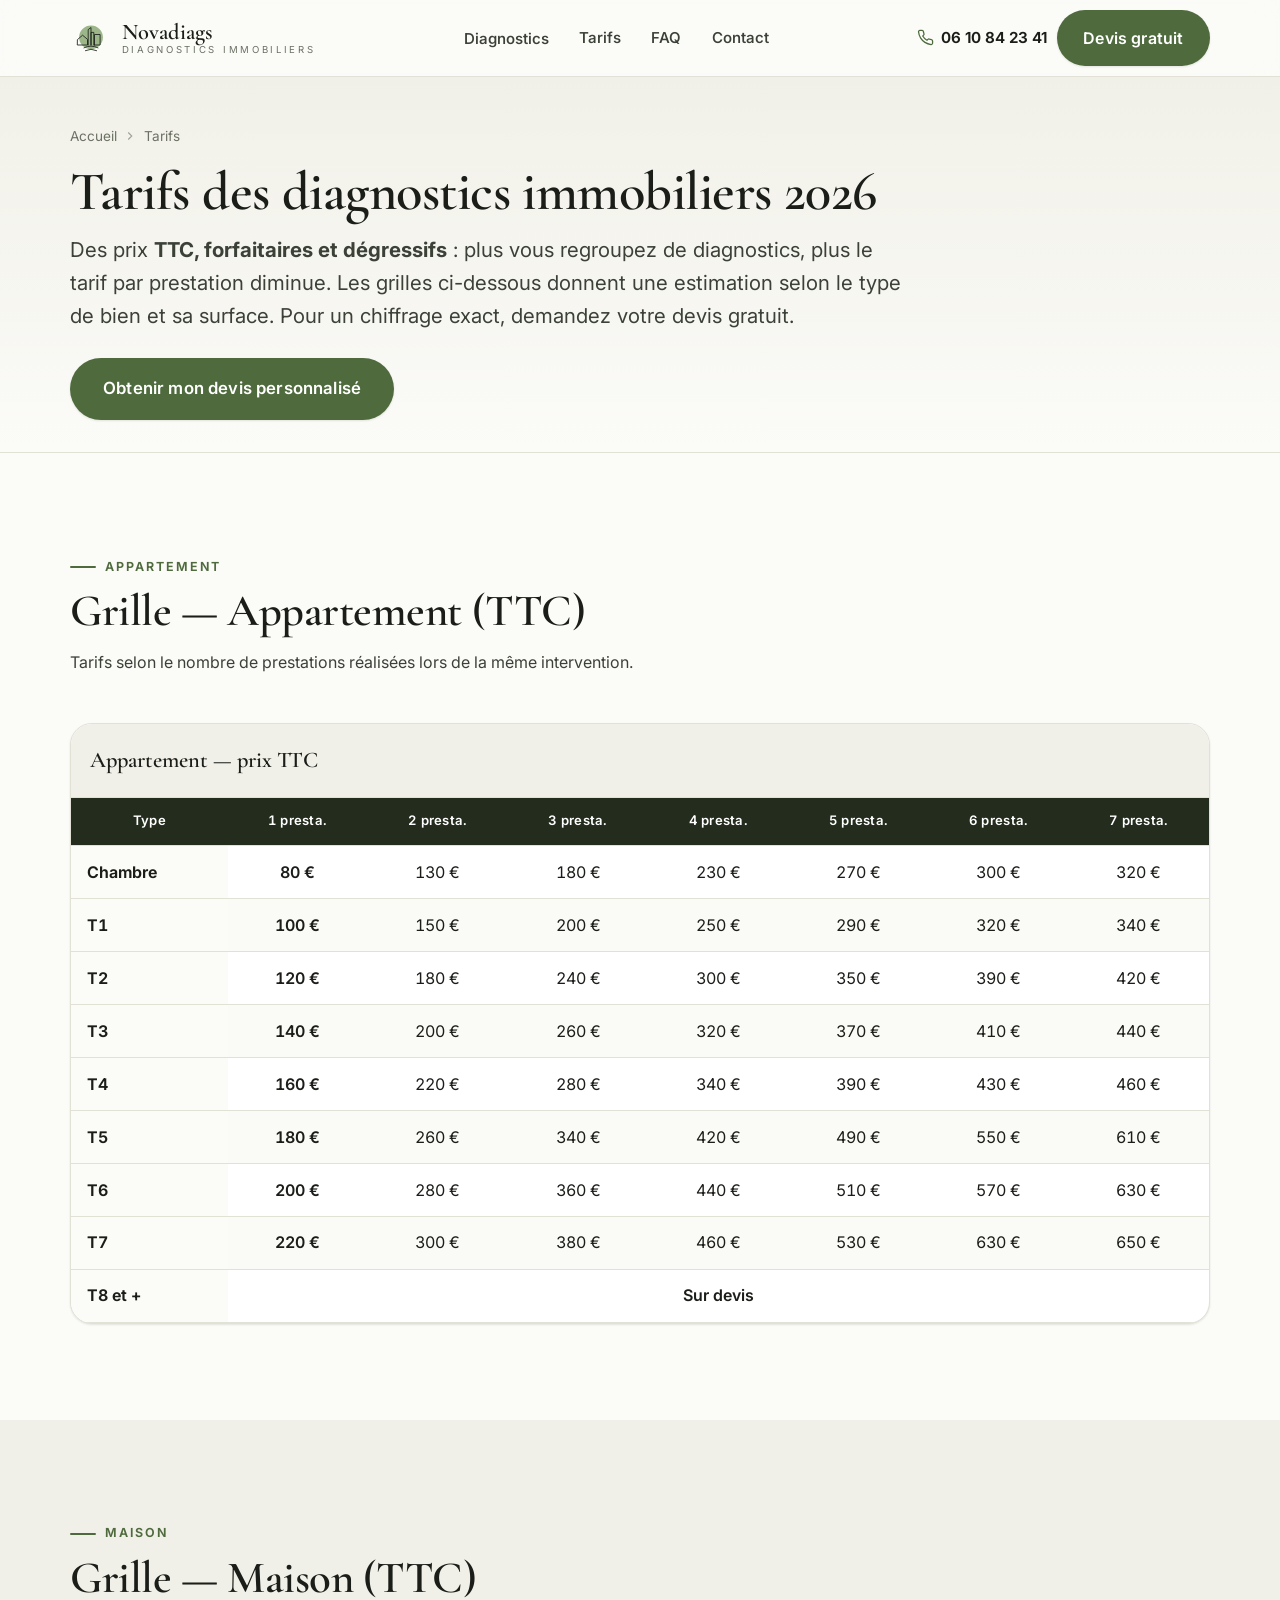
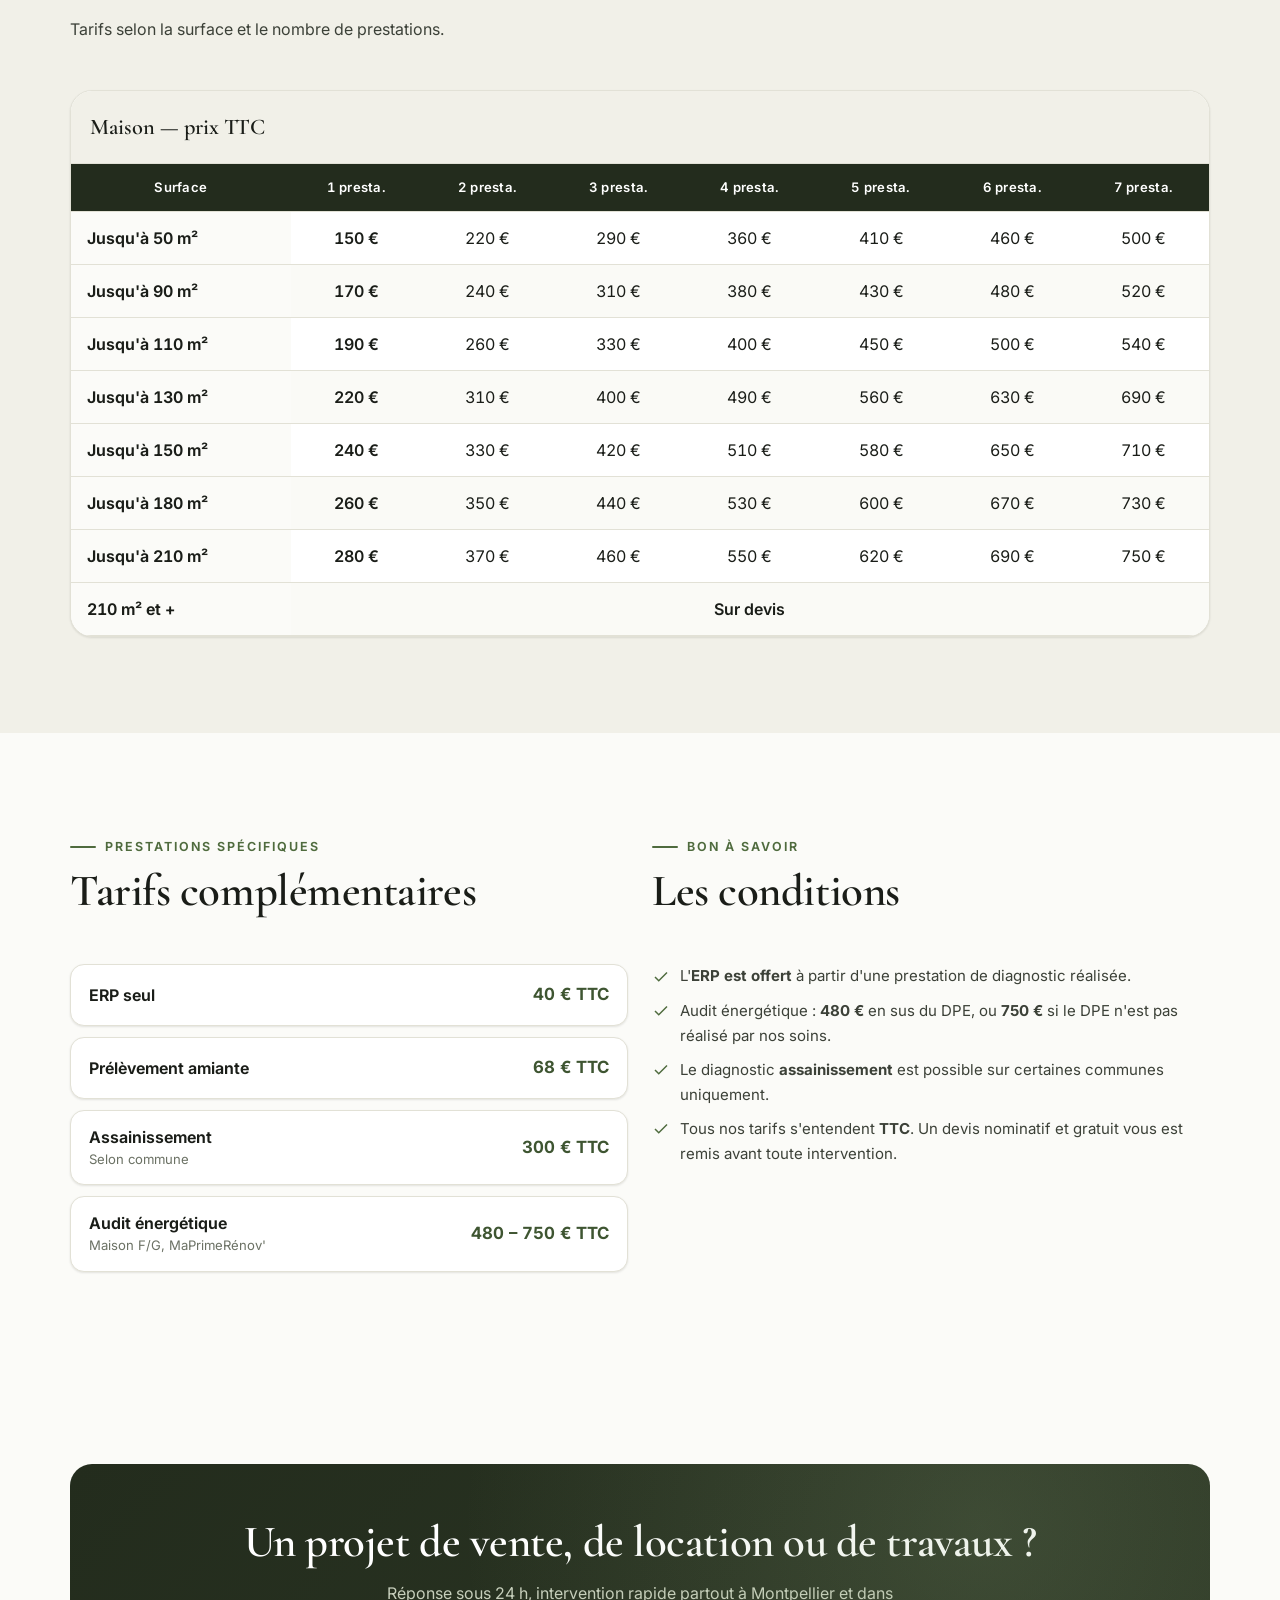
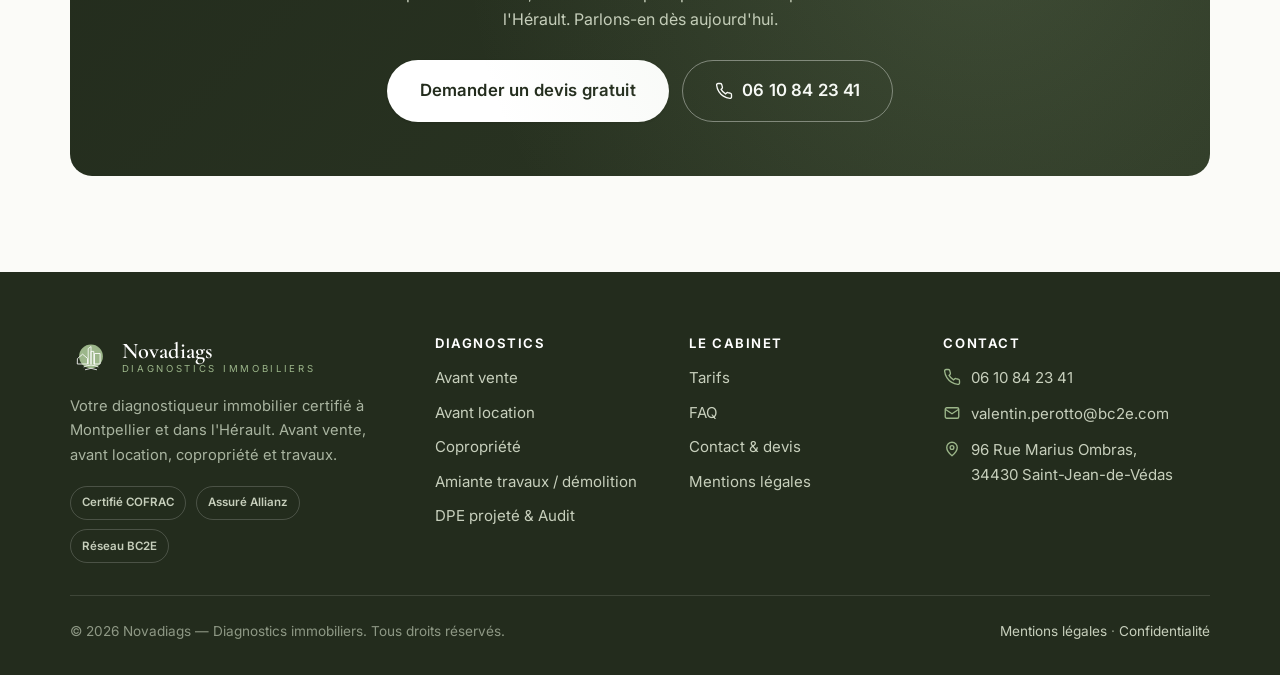
==== commit 5df24266: "Tarifs complementaires: remplacement du tableau par des lignes prix lisibles sur mobile Co-Authored-" ====
--- a/tarifs.html
+++ b/tarifs.html
@@ -130,16 +130,12 @@
     <div class="grid grid-2">
       <div class="reveal">
         <div class="section-head"><span class="eyebrow">Prestations spécifiques</span><h2>Tarifs complémentaires</h2></div>
-        <div class="table-wrap">
-          <table class="tarifs" style="min-width:auto">
-            <tbody>
-              <tr><th scope="row" style="text-align:left">ERP seul</th><td style="text-align:right;font-weight:700">40&nbsp;€ TTC</td></tr>
-              <tr><th scope="row" style="text-align:left">Prélèvement amiante</th><td style="text-align:right;font-weight:700">68&nbsp;€ TTC</td></tr>
-              <tr><th scope="row" style="text-align:left">Assainissement <small style="font-weight:400;color:var(--muted)">(selon commune)</small></th><td style="text-align:right;font-weight:700">300&nbsp;€ TTC</td></tr>
-              <tr><th scope="row" style="text-align:left">Audit énergétique <small style="font-weight:400;color:var(--muted)">(maison F/G, MaPrimeRénov')</small></th><td style="text-align:right;font-weight:700">480 – 750&nbsp;€ TTC</td></tr>
-            </tbody>
-          </table>
-        </div>
+        <ul class="fee-list">
+          <li><span class="fee-label">ERP seul</span><span class="fee-price">40&nbsp;€ TTC</span></li>
+          <li><span class="fee-label">Prélèvement amiante</span><span class="fee-price">68&nbsp;€ TTC</span></li>
+          <li><span class="fee-label">Assainissement <small>Selon commune</small></span><span class="fee-price">300&nbsp;€ TTC</span></li>
+          <li><span class="fee-label">Audit énergétique <small>Maison F/G, MaPrimeRénov'</small></span><span class="fee-price">480 – 750&nbsp;€ TTC</span></li>
+        </ul>
       </div>
       <div class="reveal">
         <div class="section-head"><span class="eyebrow">Bon à savoir</span><h2>Les conditions</h2></div>
--- a/assets/css/style.css
+++ b/assets/css/style.css
@@ -51,7 +51,7 @@
 /* ---------- Reset ---------- */
 *,*::before,*::after { box-sizing:border-box; }
 * { margin:0; }
-html { scroll-behavior:smooth; -webkit-text-size-adjust:100%; }
+html { scroll-behavior:smooth; -webkit-text-size-adjust:100%; overflow-x:clip; }
 body {
   font-family:var(--font-sans);
   color:var(--ink);
@@ -60,7 +60,8 @@
   font-size:1rem;
   -webkit-font-smoothing:antialiased;
   text-rendering:optimizeLegibility;
-  overflow-x:hidden;
+  overflow-x:clip;
+  max-width:100%;
 }
 img,svg,video { display:block; max-width:100%; height:auto; }
 a { color:inherit; text-decoration:none; }
@@ -77,6 +78,9 @@
 .section--forest h1,.section--forest h2,.section--forest h3 { color:#fff; }
 
 .grid { display:grid; gap:var(--sp-5); }
+/* Empeche les enfants grid/flex de forcer une largeur superieure au conteneur (blowout) */
+.grid > *,.split > *,.hero-grid > *,.footer-grid > *{ min-width:0; }
+.table-wrap{ min-width:0; }
 @media (min-width:760px){
   .grid-2{grid-template-columns:repeat(2,1fr);}
   .grid-3{grid-template-columns:repeat(3,1fr);}
@@ -112,6 +116,9 @@
 .section--forest .eyebrow{ color:var(--sage); }
 .section--forest .eyebrow::before{ background:var(--sage); }
 .section--forest p,.section--forest .lead{ color:#CBD2C0; }
+/* Listes a puces lisibles sur fond fonce */
+.section--forest .checklist li{ color:#D5DCCB; }
+.section--forest .checklist li strong{ color:#fff; }
 /* Les cartes blanches conservent un texte sombre, meme dans une section foncee */
 .section--forest .card h1,.section--forest .card h2,.section--forest .card h3,.section--forest .card h4{ color:var(--ink); }
 .section--forest .card p{ color:var(--ink-soft); }
@@ -131,7 +138,7 @@
   border-radius:var(--r-pill); background:var(--bg); color:var(--fg);
   font-weight:600; font-size:1rem; letter-spacing:.01em;
   transition:transform .18s var(--ease), box-shadow .18s var(--ease), background .18s var(--ease);
-  box-shadow:var(--shadow-sm); white-space:nowrap;
+  box-shadow:var(--shadow-sm); white-space:normal; text-align:center; max-width:100%;
 }
 .btn:hover{ background:var(--sage-700); transform:translateY(-2px); box-shadow:var(--shadow-md); }
 .btn:active{ transform:translateY(0); }
@@ -144,6 +151,10 @@
 .btn--outline-light:hover{ background:rgba(255,255,255,.12); }
 .btn svg{ width:18px; height:18px; }
 .btn-row{ display:flex; flex-wrap:wrap; gap:.85rem; }
+@media (max-width:520px){
+  .btn-row{ flex-direction:column; align-items:stretch; }
+  .btn-row .btn{ width:100%; }
+}
 
 /* ---------- Header / Nav ---------- */
 .site-header{
@@ -192,10 +203,11 @@
 /* Mobile drawer */
 .mobile-nav{
   position:fixed; inset:var(--nav-h) 0 0 0; background:var(--paper); z-index:99;
-  transform:translateX(100%); transition:transform .3s var(--ease);
+  transform:translateX(100%); transition:transform .3s var(--ease), visibility .3s var(--ease);
+  visibility:hidden;
   padding:1.25rem; overflow-y:auto; display:flex; flex-direction:column; gap:.2rem;
 }
-.mobile-nav.open{ transform:translateX(0); }
+.mobile-nav.open{ transform:translateX(0); visibility:visible; }
 .mobile-nav a{ padding:.95rem .6rem; font-size:1.1rem; font-weight:550; border-bottom:1px solid var(--line); display:flex; justify-content:space-between; align-items:center; }
 .mobile-nav .m-sub a{ font-size:1rem; color:var(--ink-soft); padding-left:1.4rem; border-bottom:1px dashed var(--line); }
 .mobile-nav .m-label{ font-size:.78rem; letter-spacing:.14em; text-transform:uppercase; color:var(--muted); margin-top:1rem; padding-left:.6rem; }
@@ -344,6 +356,17 @@
 .info-item b{ display:block; font-size:.82rem; letter-spacing:.08em; text-transform:uppercase; color:var(--muted); font-weight:650; }
 .info-item span,.info-item a{ font-size:1.08rem; font-weight:600; color:var(--ink); }
 
+/* ---------- Liste de tarifs (prestations complementaires) ---------- */
+.fee-list{ display:grid; gap:.7rem; }
+.fee-list li{
+  display:flex; justify-content:space-between; align-items:center; gap:1rem;
+  background:#fff; border:1px solid var(--line); border-radius:var(--r-md);
+  padding:1rem 1.15rem; box-shadow:var(--shadow-sm);
+}
+.fee-label{ font-weight:650; color:var(--ink); line-height:1.3; }
+.fee-label small{ display:block; font-weight:400; color:var(--muted); font-size:.82rem; margin-top:.2rem; }
+.fee-price{ font-weight:700; color:var(--sage-700); white-space:nowrap; font-variant-numeric:tabular-nums; font-size:1.05rem; flex-shrink:0; }
+
 /* ---------- CTA band ---------- */
 .cta-band{ background:linear-gradient(135deg,var(--forest),var(--forest-2)); border-radius:var(--r-lg); padding:clamp(2rem,5vw,3.4rem); text-align:center; position:relative; overflow:hidden; }
 .cta-band::after{ content:""; position:absolute; inset:0; background:radial-gradient(circle at 80% 20%, rgba(156,182,138,.18), transparent 55%); pointer-events:none; }
